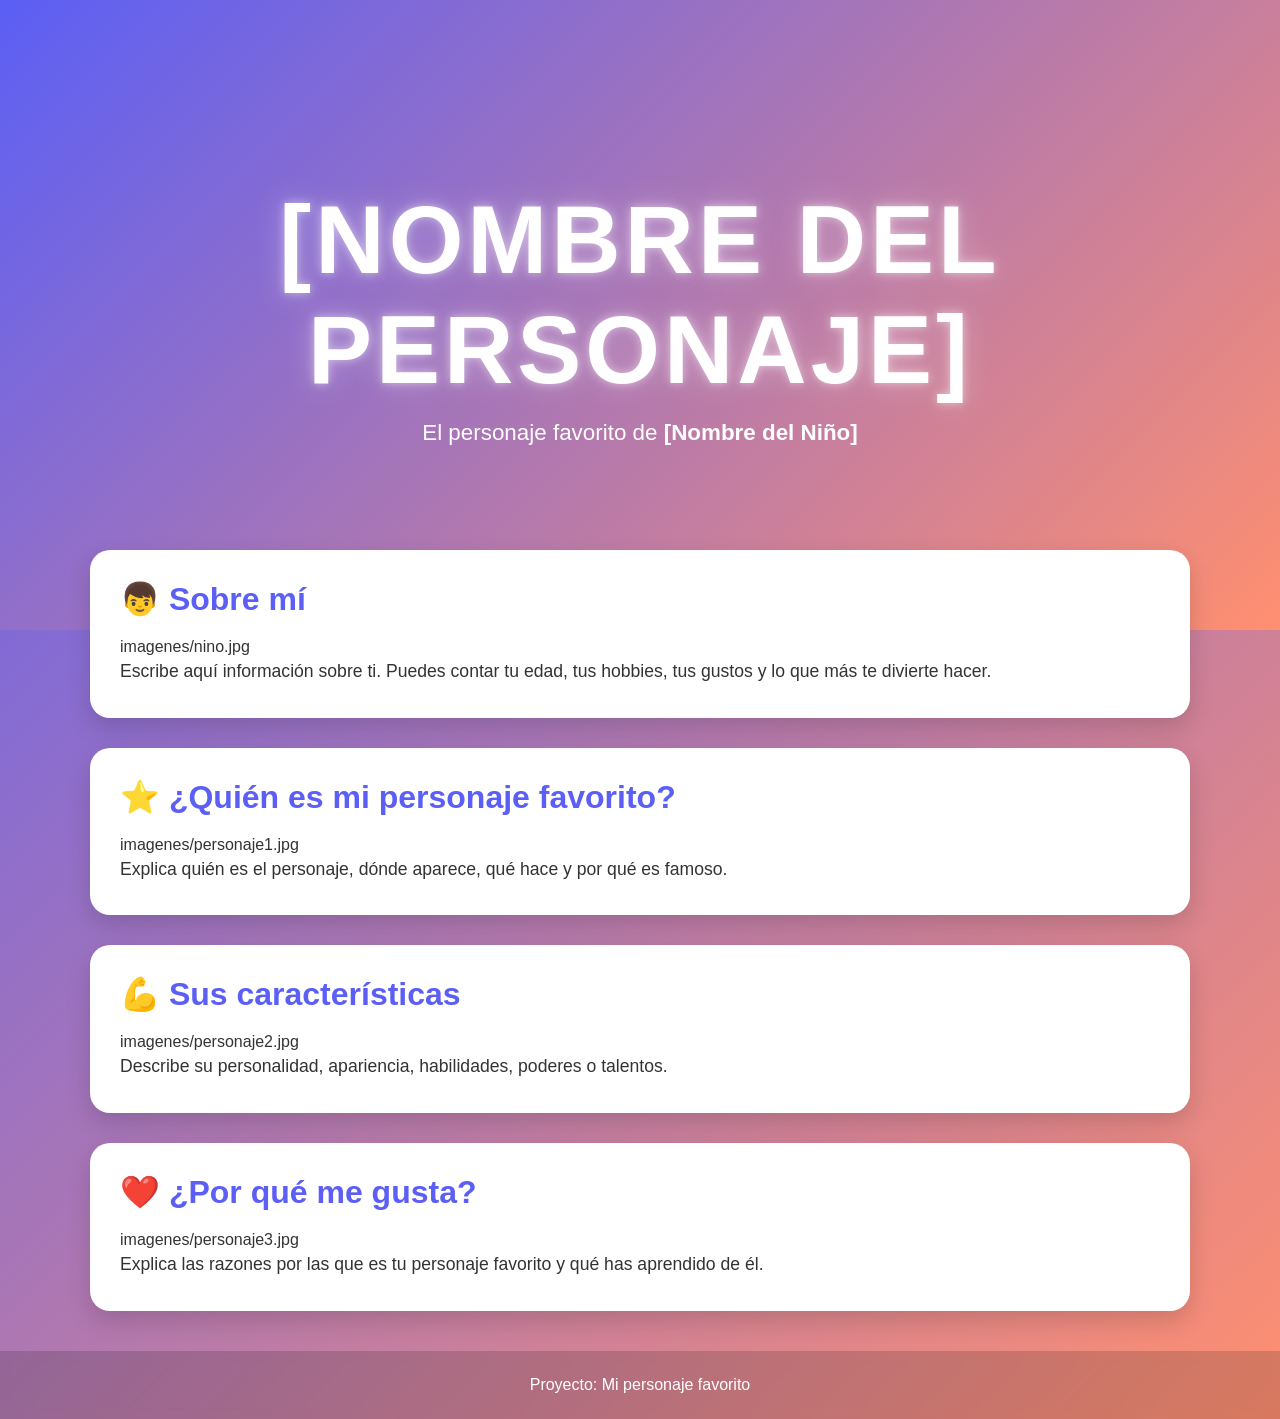
==== docs/personajeFavorito/index.html @ 2bc4a433 "Automated update" ====
<!DOCTYPE html>
<html lang="es">

<head>
    <meta charset="UTF-8">
    <meta name="viewport" content="width=device-width, initial-scale=1.0">
    <title>[Nombre del Personaje]</title>
    <link rel="stylesheet" href="style.css">
</head>

<body>

    <header class="hero">
        <div class="hero-content">
            <h1>[NOMBRE DEL PERSONAJE]</h1>
            <p>El personaje favorito de <strong>[Nombre del Niño]</strong></p>
        </div>
    </header>

    <main>

        <section class="card">
            <h2>👦 Sobre mí</h2>
            imagenes/nino.jpg

            <p>
                Escribe aquí información sobre ti.
                Puedes contar tu edad, tus hobbies,
                tus gustos y lo que más te divierte hacer.
            </p>
        </section>

        <section class="card">
            <h2>⭐ ¿Quién es mi personaje favorito?</h2>
            imagenes/personaje1.jpg

            <p>
                Explica quién es el personaje, dónde aparece,
                qué hace y por qué es famoso.
            </p>
        </section>

        <section class="card">
            <h2>💪 Sus características</h2>
            imagenes/personaje2.jpg

            <p>
                Describe su personalidad, apariencia,
                habilidades, poderes o talentos.
            </p>
        </section>

        <section class="card">
            <h2>❤️ ¿Por qué me gusta?</h2>
            imagenes/personaje3.jpg

            <p>
                Explica las razones por las que es tu personaje favorito
                y qué has aprendido de él.
            </p>
        </section>

    </main>

    <footer>
        <p>Proyecto: Mi personaje favorito</p>
    </footer>

</body>

</html>
---- docs/personajeFavorito/style.css ----
/*======================================
  PALETA DE COLORES
======================================*/
:root {
    --color-primario: #5b5ff5;
    --color-secundario: #ff8f70;
}

/*======================================
  CONFIGURACIÓN GENERAL
======================================*/
* {
    margin: 0;
    padding: 0;
    box-sizing: border-box;
}

body {
    font-family: "Segoe UI", Arial, sans-serif;

    background: linear-gradient(
        135deg,
        var(--color-primario),
        var(--color-secundario)
    );

    min-height: 100vh;
    color: #333;
}

/*======================================
  HERO
======================================*/
.hero {
    height: 70vh;

    display: flex;
    justify-content: center;
    align-items: center;

    text-align: center;

    background: linear-gradient(
        135deg,
        var(--color-primario),
        var(--color-secundario)
    );

    color: white;
}

.hero-content {
    animation: aparecer 1.5s ease;
}

.hero h1 {
    font-size: clamp(3rem, 8vw, 6rem);
    letter-spacing: 4px;
    text-transform: uppercase;

    text-shadow:
        0 0 10px rgba(255,255,255,.5),
        0 0 30px rgba(255,255,255,.3);

    animation: flotar 3s ease-in-out infinite;
}

.hero p {
    font-size: 1.4rem;
    margin-top: 15px;
}

/*======================================
  CONTENEDOR
======================================*/
main {
    width: 90%;
    max-width: 1100px;

    margin: -80px auto 40px;
}

/*======================================
  TARJETAS
======================================*/
.card {
    background: white;

    margin-bottom: 30px;
    padding: 30px;

    border-radius: 20px;

    box-shadow: 0 10px 25px rgba(0,0,0,.15);

    transition: .3s;
}

.card:hover {
    transform: translateY(-8px);
}

.card h2 {
    color: var(--color-primario);
    margin-bottom: 20px;
    font-size: 2rem;
}

.card img {
    width: 100%;
    max-width: 450px;

    display: block;
    margin: 20px auto;

    border-radius: 15px;

    transition: .4s;
}

.card img:hover {
    transform: scale(1.05);
}

.card p {
    font-size: 1.1rem;
    line-height: 1.8;
}

/*======================================
  FOOTER
======================================*/
footer {
    text-align: center;

    padding: 25px;

    color: white;

    background: rgba(0,0,0,.15);

    backdrop-filter: blur(5px);
}

/*======================================
  ANIMACIONES
======================================*/
@keyframes aparecer {
    from {
        opacity: 0;
        transform: translateY(40px);
    }

    to {
        opacity: 1;
        transform: translateY(0);
    }
}

@keyframes flotar {
    0% {
        transform: translateY(0);
    }

    50% {
        transform: translateY(-10px);
    }

    100% {
        transform: translateY(0);
    }
}

/*======================================
  RESPONSIVE
======================================*/
@media (max-width: 768px) {

    .hero {
        height: 55vh;
    }

    .hero p {
        font-size: 1rem;
    }

    .card {
        padding: 20px;
    }

    .card h2 {
        font-size: 1.5rem;
    }
}
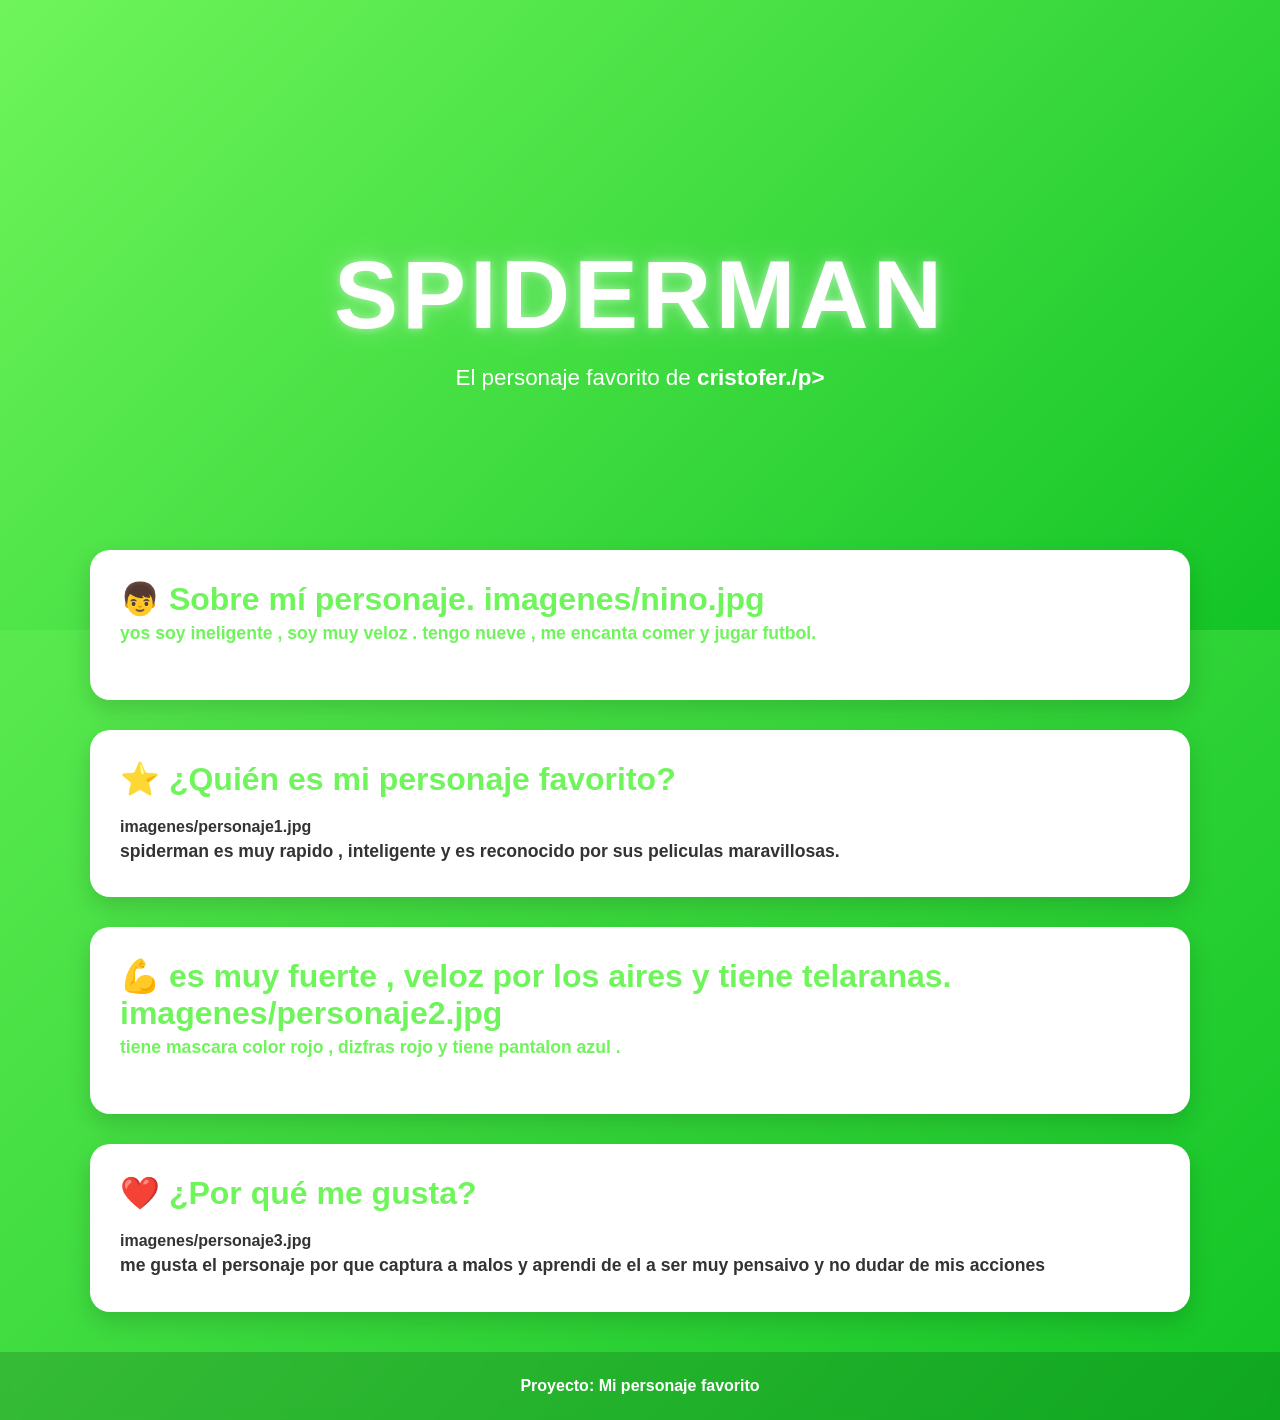
==== commit da609d76: "este es para mama y papa" ====
--- a/docs/personajeFavorito/index.html
+++ b/docs/personajeFavorito/index.html
@@ -12,21 +12,21 @@
 
     <header class="hero">
         <div class="hero-content">
-            <h1>[NOMBRE DEL PERSONAJE]</h1>
-            <p>El personaje favorito de <strong>[Nombre del Niño]</strong></p>
+            <h1>spiderman</h1>
+            <p>El personaje favorito de <strong>cristofer./p>
         </div>
     </header>
 
     <main>
 
         <section class="card">
-            <h2>👦 Sobre mí</h2>
+            <h2>👦 Sobre mí personaje.
             imagenes/nino.jpg
 
             <p>
-                Escribe aquí información sobre ti.
-                Puedes contar tu edad, tus hobbies,
-                tus gustos y lo que más te divierte hacer.
+                yos soy ineligente , soy muy veloz .
+                tengo nueve , me encanta comer y jugar futbol.
+        
             </p>
         </section>
 
@@ -35,18 +35,34 @@
             imagenes/personaje1.jpg
 
             <p>
-                Explica quién es el personaje, dónde aparece,
-                qué hace y por qué es famoso.
+             spiderman es muy rapido , inteligente y es reconocido 
+             por sus peliculas maravillosas.
+                
             </p>
         </section>
 
         <section class="card">
-            <h2>💪 Sus características</h2>
+            <h2>💪 es muy fuerte , veloz por los aires  y tiene telaranas.
+
+
+
+
+
+
+
+
+
+
+
+
+
+
+
             imagenes/personaje2.jpg
 
             <p>
-                Describe su personalidad, apariencia,
-                habilidades, poderes o talentos.
+                tiene mascara color rojo , dizfras rojo y tiene pantalon azul .
+                
             </p>
         </section>
 
@@ -55,8 +71,8 @@
             imagenes/personaje3.jpg
 
             <p>
-                Explica las razones por las que es tu personaje favorito
-                y qué has aprendido de él.
+                me gusta el personaje por que captura a malos y aprendi de el a ser muy pensaivo y no dudar de mis acciones
+                
             </p>
         </section>
 
--- a/docs/personajeFavorito/style.css
+++ b/docs/personajeFavorito/style.css
@@ -2,8 +2,8 @@
   PALETA DE COLORES
 ======================================*/
 :root {
-    --color-primario: #5b5ff5;
-    --color-secundario: #ff8f70;
+    --color-primario: #6ff55b;
+    --color-secundario: #12c426;
 }
 
 /*======================================
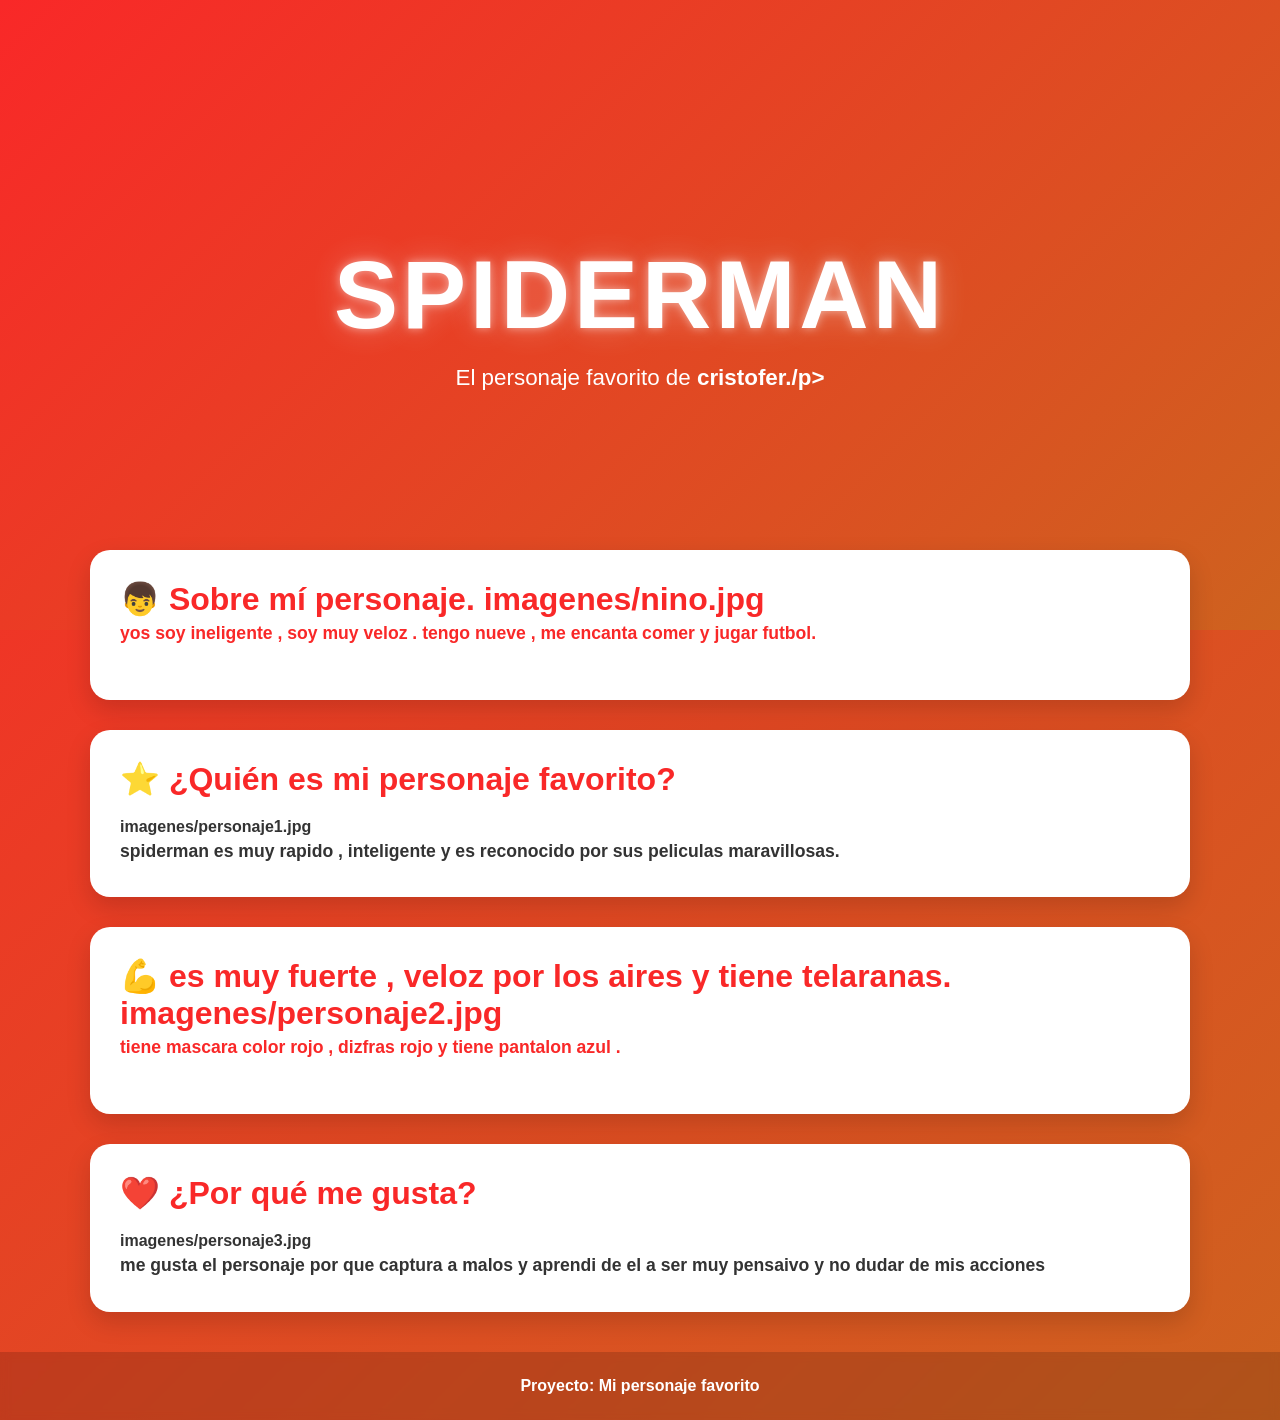
==== commit dd863c19: "mi personaje" ====
--- a/docs/personajeFavorito/index.html
+++ b/docs/personajeFavorito/index.html
@@ -4,7 +4,7 @@
 <head>
     <meta charset="UTF-8">
     <meta name="viewport" content="width=device-width, initial-scale=1.0">
-    <title>[Nombre del Personaje]</title>
+    <title>[spiderman ]</title>
     <link rel="stylesheet" href="style.css">
 </head>
 
--- a/docs/personajeFavorito/style.css
+++ b/docs/personajeFavorito/style.css
@@ -2,8 +2,8 @@
   PALETA DE COLORES
 ======================================*/
 :root {
-    --color-primario: #6ff55b;
-    --color-secundario: #12c426;
+    --color-primario: #f92828;
+    --color-secundario: #ce621f;
 }
 
 /*======================================
@@ -135,7 +135,7 @@
 
     padding: 25px;
 
-    color: white;
+    color: rgb(255, 255, 255);
 
     background: rgba(0,0,0,.15);
 
